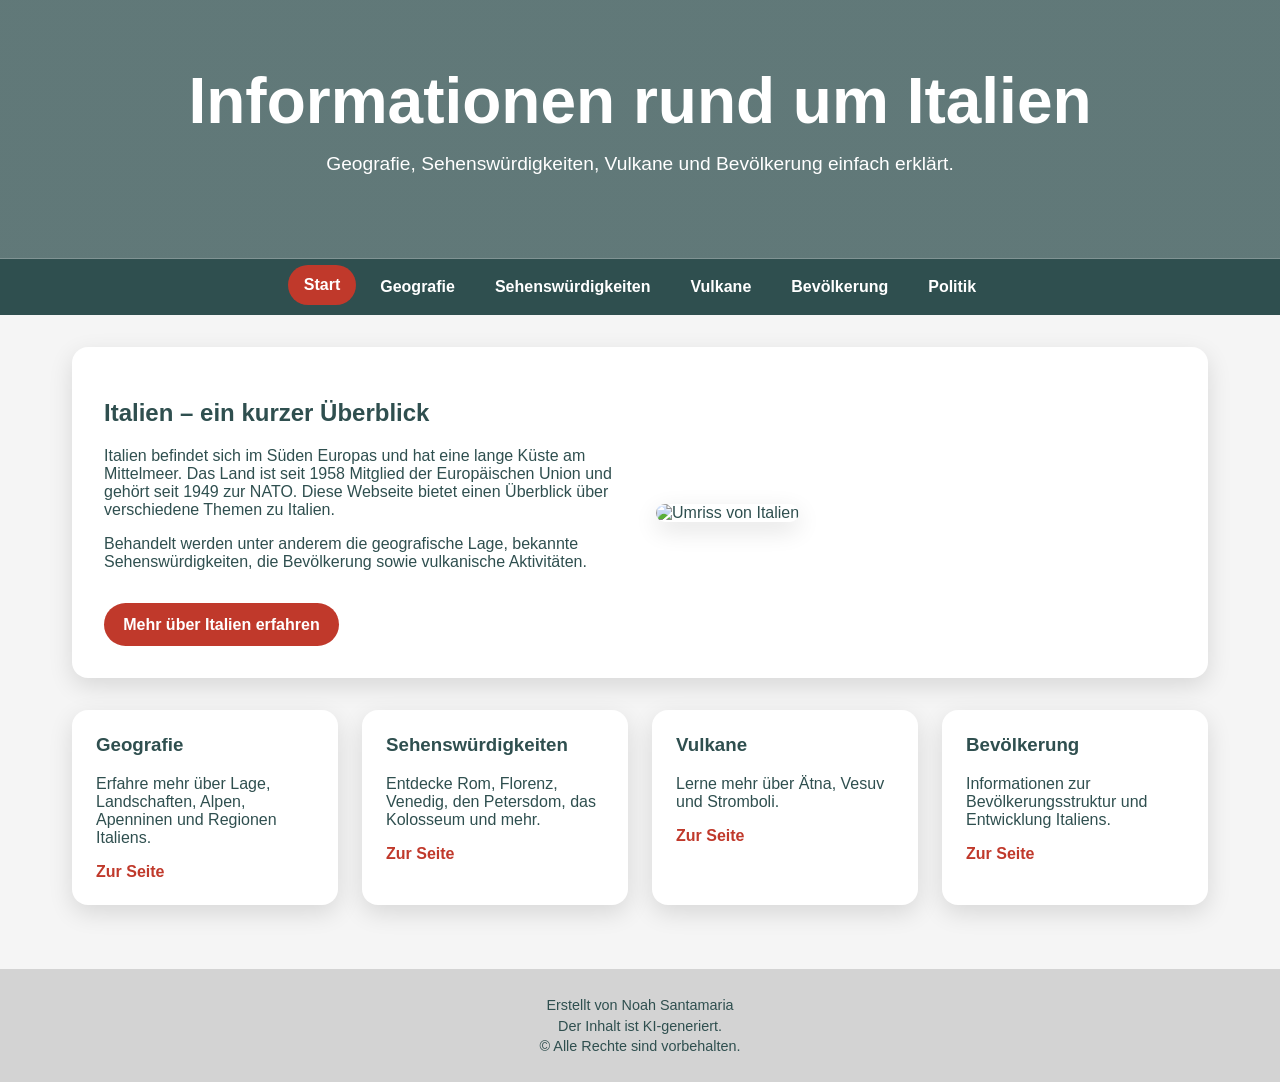
==== index.html @ d0f1453d "Version 1 First upload" ====
<!DOCTYPE html>
<html lang="de">
<head>
  <meta charset="UTF-8">
  <meta name="description" content="Informationen rund um Italien: Geografie, Sehenswürdigkeiten, Vulkane und Bevölkerung.">
  <meta name="viewport" content="width=device-width, initial-scale=1.0">
  <title>Italien | Startseite</title>
  <link rel="stylesheet" href="style.css">
</head>
<body>

  <header class="hero">
    <div class="hero-content">
      <h1>Informationen rund um Italien</h1>
      <p>Geografie, Sehenswürdigkeiten, Vulkane und Bevölkerung einfach erklärt.</p>
    </div>
  </header>

  <nav class="navbar">
    <button class="menu-toggle" aria-label="Menü öffnen">☰</button>

    <ul class="nav-links">
      <li><a href="index.html">Start</a></li>
      <li><a href="Geografie.html">Geografie</a></li>
      <li><a href="Sehenswürdigkeiten.html">Sehenswürdigkeiten</a></li>
      <li><a href="Vulkane.html">Vulkane</a></li>
      <li><a href="Bevölkerung.html">Bevölkerung</a></li>
      <li><a href="Politik.html">Politik</a></li>
    </ul>
  </nav>

  <main>
    <section class="info-row card">
      <div class="text">
        <h2>Italien – ein kurzer Überblick</h2>
        <p>
          Italien befindet sich im Süden Europas und hat eine lange Küste am Mittelmeer.
          Das Land ist seit 1958 Mitglied der Europäischen Union und gehört seit 1949 zur NATO.
          Diese Webseite bietet einen Überblick über verschiedene Themen zu Italien.
        </p>
        <p>
          Behandelt werden unter anderem die geografische Lage, bekannte Sehenswürdigkeiten,
          die Bevölkerung sowie vulkanische Aktivitäten.
        </p>

        <a class="button-link" href="Geografie.html">Mehr über Italien erfahren</a>
      </div>

      <div class="image">
        <img src="Bilder/Italien.jpg" alt="Umriss von Italien" class="clickable-img">
      </div>
    </section>

    <section class="topic-grid">
      <article class="topic-card">
        <h3>Geografie</h3>
        <p>Erfahre mehr über Lage, Landschaften, Alpen, Apenninen und Regionen Italiens.</p>
        <a href="Geografie.html">Zur Seite</a>
      </article>

      <article class="topic-card">
        <h3>Sehenswürdigkeiten</h3>
        <p>Entdecke Rom, Florenz, Venedig, den Petersdom, das Kolosseum und mehr.</p>
        <a href="Sehenswürdigkeiten.html">Zur Seite</a>
      </article>

      <article class="topic-card">
        <h3>Vulkane</h3>
        <p>Lerne mehr über Ätna, Vesuv und Stromboli.</p>
        <a href="Vulkane.html">Zur Seite</a>
      </article>

      <article class="topic-card">
        <h3>Bevölkerung</h3>
        <p>Informationen zur Bevölkerungsstruktur und Entwicklung Italiens.</p>
        <a href="Bevölkerung.html">Zur Seite</a>
      </article>
    </section>
  </main>

  <button id="topBtn" title="Nach oben">↑</button>

  <footer>
    <p>Erstellt von Noah Santamaria</p>
    <p>Der Inhalt ist KI-generiert.</p>
    <p>&copy; Alle Rechte sind vorbehalten.</p>
  </footer>

  <script src="script.js"></script>
</body>
</html>
---- style.css ----
:root {
  --bg-color: #f5f5f5;
  --text-color: #2f4f4f;
  --card-color: #ffffff;
  --header-color: #d3d3d3;
  --nav-color: #2f4f4f;
  --accent-color: #c0392b;
  --shadow: 0 8px 25px rgba(0, 0, 0, 0.12);
}

* {
  box-sizing: border-box;
}

html {
  scroll-behavior: smooth;
}

html, body {
  min-height: 100%;
  margin: 0;
  font-family: Arial, sans-serif;
  background-color: var(--bg-color);
  color: var(--text-color);
}

body {
  display: flex;
  flex-direction: column;
}

main {
  flex: 1;
  padding: 2em;
  max-width: 1200px;
  width: 100%;
  margin: 0 auto;
}

.hero {
  background: linear-gradient(rgba(47, 79, 79, 0.75), rgba(47, 79, 79, 0.75)),
              url("Bilder/Pisa.jpg");
  background-size: cover;
  background-position: center;
  color: white;
  padding: 4em 1em;
  text-align: center;
}

.hero h1 {
  margin: 0;
  font-size: clamp(2rem, 5vw, 4rem);
}

.hero p {
  font-size: 1.2rem;
  margin-top: 0.8em;
}

.navbar {
  background-color: var(--nav-color);
  display: flex;
  justify-content: center;
  align-items: center;
  padding: 0.5em 1em;
  position: sticky;
  top: 0;
  z-index: 100;
}

.nav-links {
  display: flex;
  list-style: none;
  gap: 0.5em;
  margin: 0;
  padding: 0;
  flex-wrap: wrap;
  justify-content: center;
}

.nav-links li a {
  color: white;
  text-decoration: none;
  font-weight: bold;
  padding: 0.7em 1em;
  border-radius: 999px;
  display: inline-block;
  transition: background-color 0.3s, transform 0.2s;
}

.nav-links li a:hover,
.nav-links li a.active {
  background-color: var(--accent-color);
  transform: translateY(-2px);
}

.menu-toggle {
  display: none;
  border: none;
  background-color: var(--accent-color);
  color: white;
  font-size: 1.1rem;
  padding: 0.5em 0.8em;
  border-radius: 8px;
  cursor: pointer;
}

.card {
  background-color: var(--card-color);
  border-radius: 16px;
  box-shadow: var(--shadow);
  padding: 2em;
}

.info-row {
  display: flex;
  align-items: center;
  justify-content: space-between;
  gap: 2em;
  margin-bottom: 2em;
}

.info-row .text {
  flex: 1;
  min-width: 280px;
}

.info-row .image {
  flex: 1;
  min-width: 280px;
}

.info-row img {
  width: 100%;
  height: auto;
  border-radius: 14px;
  box-shadow: var(--shadow);
  cursor: pointer;
  transition: transform 0.3s;
}

.info-row img:hover {
  transform: scale(1.03);
}

.button-link {
  display: inline-block;
  margin-top: 1em;
  padding: 0.8em 1.2em;
  background-color: var(--accent-color);
  color: white;
  text-decoration: none;
  border-radius: 999px;
  font-weight: bold;
  transition: transform 0.2s, opacity 0.2s;
}

.button-link:hover {
  transform: translateY(-2px);
  opacity: 0.9;
}

.topic-grid {
  display: grid;
  grid-template-columns: repeat(auto-fit, minmax(230px, 1fr));
  gap: 1.5em;
}

.topic-card {
  background-color: var(--card-color);
  padding: 1.5em;
  border-radius: 16px;
  box-shadow: var(--shadow);
  transition: transform 0.3s;
}

.topic-card:hover {
  transform: translateY(-5px);
}

.topic-card h3 {
  margin-top: 0;
}

.topic-card a {
  color: var(--accent-color);
  font-weight: bold;
  text-decoration: none;
}

footer {
  background-color: var(--header-color);
  padding: 1.5em;
  text-align: center;
  margin-top: 2em;
}

footer p {
  margin: 0.3em 0;
  font-size: 0.9em;
}

#topBtn {
  display: none;
  position: fixed;
  right: 20px;
  bottom: 20px;
  z-index: 99;
  border: none;
  background-color: var(--accent-color);
  color: white;
  padding: 0.8em 1em;
  border-radius: 50%;
  cursor: pointer;
  font-size: 1.2rem;
  box-shadow: var(--shadow);
}

.image-modal {
  position: fixed;
  inset: 0;
  background-color: rgba(0, 0, 0, 0.85);
  display: flex;
  justify-content: center;
  align-items: center;
  z-index: 200;
  padding: 2em;
}

.image-modal img {
  max-width: 90%;
  max-height: 85vh;
  border-radius: 12px;
}

.image-modal span {
  position: absolute;
  top: 20px;
  right: 35px;
  color: white;
  font-size: 2.5rem;
  cursor: pointer;
}

@media (max-width: 768px) {
  main {
    padding: 1em;
  }

  .navbar {
    justify-content: space-between;
    flex-wrap: wrap;
  }

  .menu-toggle {
    display: block;
  }

  .nav-links {
    display: none;
    width: 100%;
    flex-direction: column;
    text-align: center;
  }

  .nav-links.show {
    display: flex;
  }

  .info-row {
    flex-direction: column;
    text-align: center;
  }

  .card {
    padding: 1.2em;
  }
}
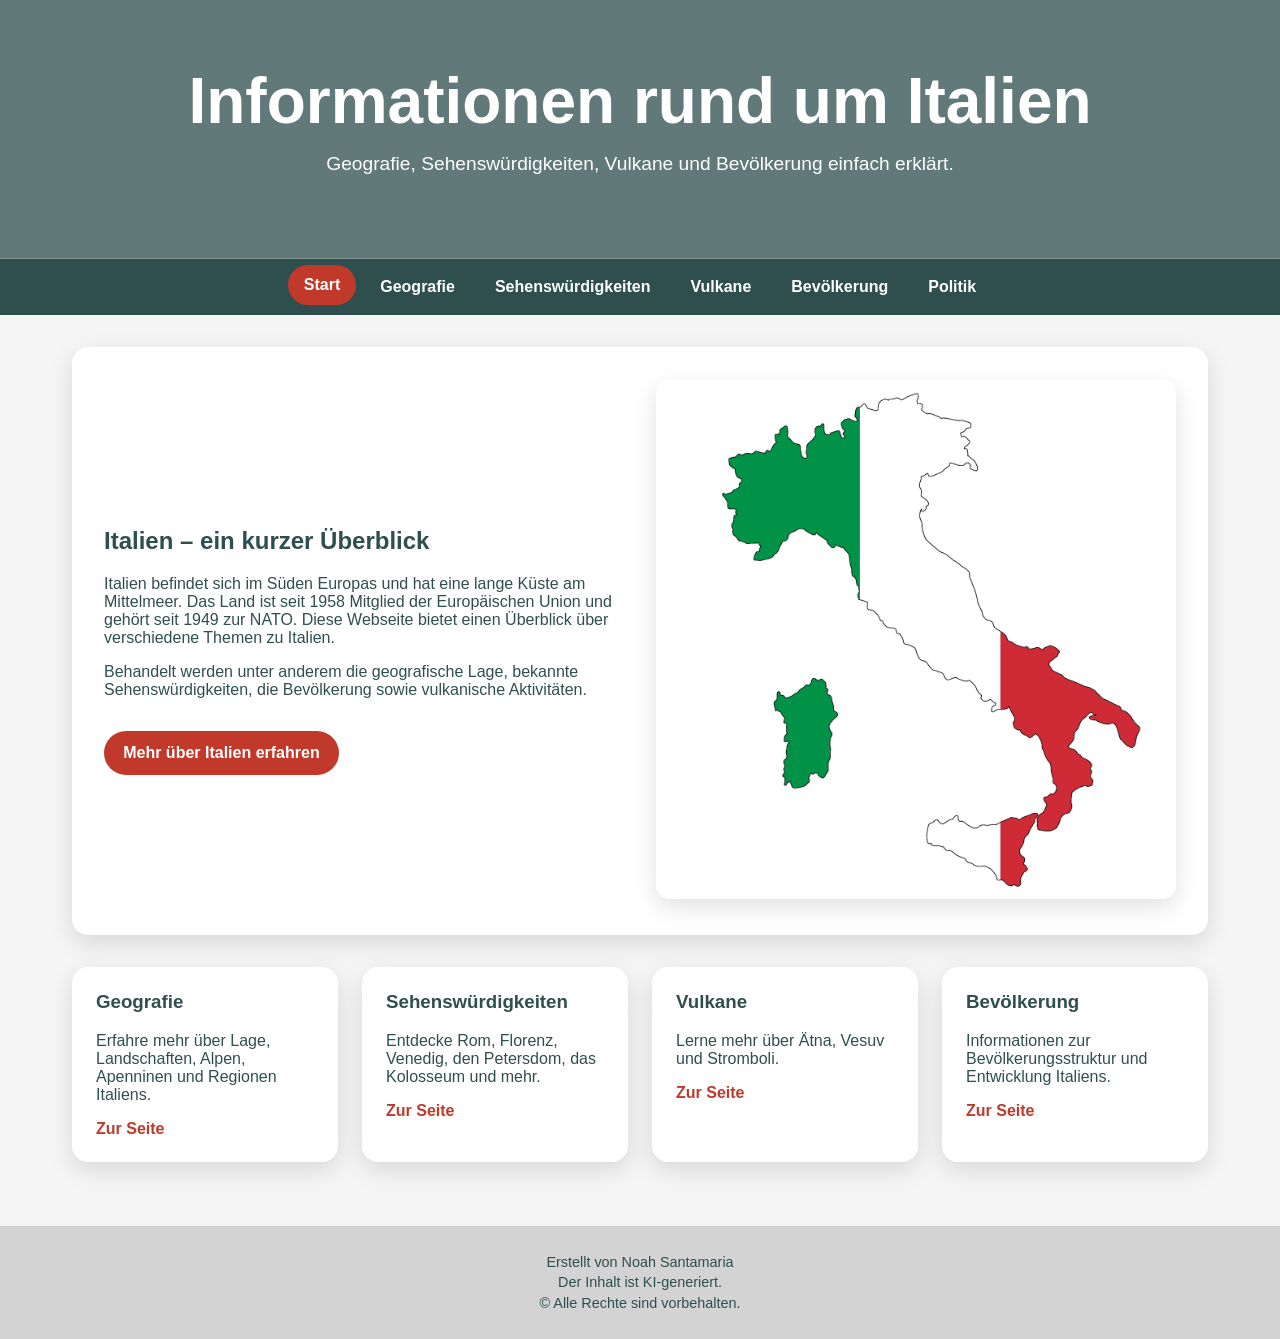
==== commit d633b9d3: "Update index.html" ====
--- a/index.html
+++ b/index.html
@@ -47,7 +47,7 @@
       </div>
 
       <div class="image">
-        <img src="Bilder/Italien.jpg" alt="Umriss von Italien" class="clickable-img">
+        <img src="Italien.jpg" alt="Umriss von Italien" class="clickable-img">
       </div>
     </section>
 
@@ -88,4 +88,4 @@
 
   <script src="script.js"></script>
 </body>
-</html>+</html>
